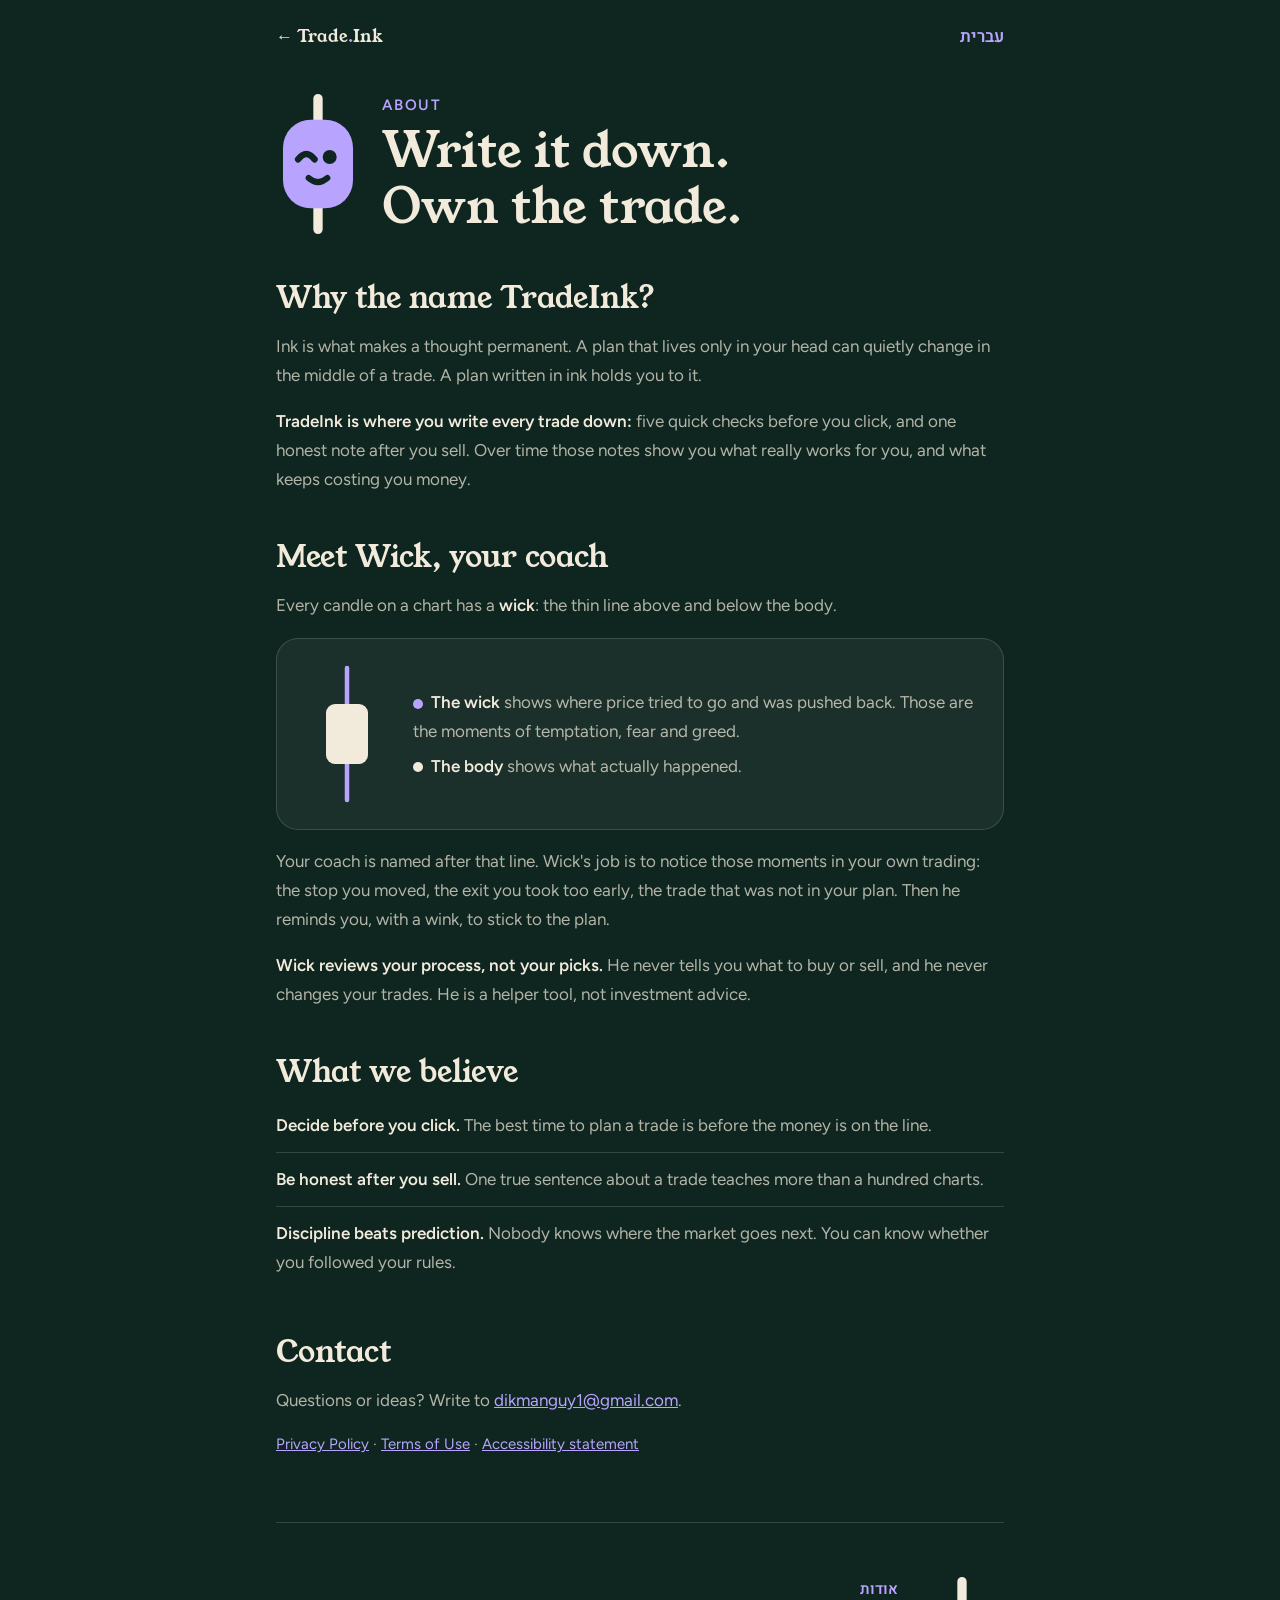
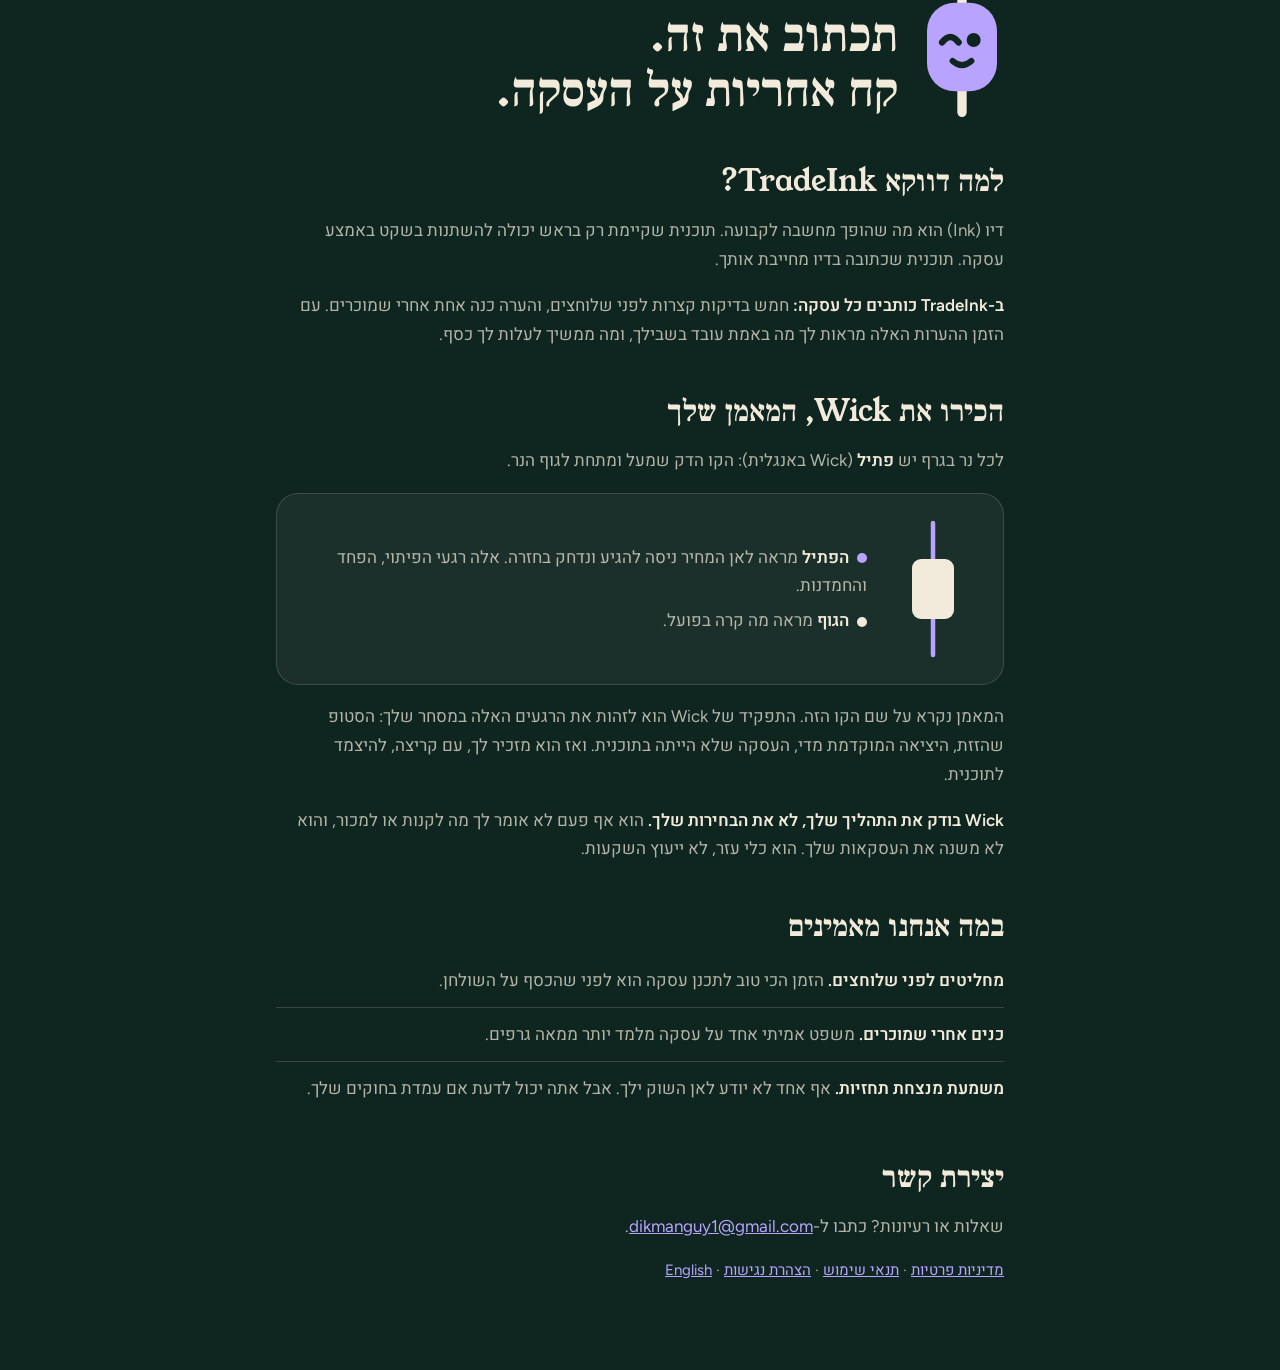
==== about.html @ 5497f2bf "About page (EN+HE, new design): why the name TradeInk, meet Wick (named after the candle wick), what" ====
<!doctype html>
<html lang="en">
  <head>
    <meta charset="utf-8">
    <meta name="viewport" content="width=device-width,initial-scale=1">
    <title>About - TradeInk</title>
    <link rel="icon" type="image/svg+xml" href="icons/wick.svg">
    <link rel="apple-touch-icon" href="icons/apple-touch-icon.png">
    <link rel="preconnect" href="https://fonts.googleapis.com">
    <link rel="preconnect" href="https://fonts.gstatic.com" crossorigin>
    <link href="https://fonts.googleapis.com/css2?family=Young+Serif&family=Figtree:wght@400;500;600;700&family=Frank+Ruhl+Libre:wght@700&family=Heebo:wght@400;500;700&display=swap" rel="stylesheet">
    <style>
      :root{color-scheme:dark;--bg:#0F2620;--fg:#F2EBDC;--mut:rgba(242,235,220,.72);--ln:rgba(242,235,220,.16);--lv:#B8A4FF;--card:rgba(242,235,220,.05)}
      *{box-sizing:border-box}
      body{margin:0;background:var(--bg);color:var(--fg);font:17px/1.7 Figtree,Heebo,system-ui,-apple-system,"Segoe UI",sans-serif}
      main{max-width:760px;margin:0 auto;padding:22px 16px 72px}
      a{color:var(--lv)}
      .top{display:flex;justify-content:space-between;align-items:center;gap:12px;font-weight:600}
      .top a{text-decoration:none}
      .wm{font-family:"Young Serif","Frank Ruhl Libre",Georgia,serif;font-weight:400;color:var(--fg)}
      .wm b{color:var(--lv);font-weight:400}
      .hero{display:flex;align-items:center;gap:22px;margin:42px 0 8px}
      .hero svg{flex:none}
      h1,h2{font-family:"Young Serif","Frank Ruhl Libre",Georgia,serif;font-weight:400;line-height:1.15;margin:0}
      h1{font-size:clamp(34px,7vw,48px)}
      .tag{color:var(--lv);font-size:15px;letter-spacing:.12em;text-transform:uppercase;font-weight:600;margin:0 0 6px}
      h2{font-size:clamp(25px,5vw,30px);margin:46px 0 10px}
      p,li{color:var(--mut)}
      p strong,li strong{color:var(--fg);font-weight:600}
      .card{background:var(--card);border:1px solid var(--ln);border-radius:22px;padding:20px 22px;margin-top:18px}
      .candle{display:flex;align-items:center;gap:18px;flex-wrap:wrap}
      .candle svg{flex:none}
      .candle ul{list-style:none;padding:0;margin:0;flex:1;min-width:220px}
      .candle li{margin:6px 0}
      .dot{display:inline-block;width:10px;height:10px;border-radius:5px;margin-inline-end:8px;vertical-align:middle}
      .bel{list-style:none;padding:0;margin:0}
      .bel li{padding:12px 0;border-bottom:1px solid var(--ln)}
      .bel li:last-child{border-bottom:0}
      .lang{border-top:1px solid var(--ln);margin-top:64px;padding-top:12px}
      [lang="he"] h1,[lang="he"] h2{font-weight:700;font-synthesis:none}
      [lang="he"] .tag{letter-spacing:0}
      .sm{font-size:15px}
      @media (max-width:520px){.hero{gap:16px}.hero svg{width:64px;height:107px}.candle{flex-wrap:nowrap;gap:12px}.candle svg{width:52px;height:82px}.candle ul{min-width:0}}
    </style>
  </head>
  <body>
    <main>
      <div class="top"><a href="./" class="wm">&larr; Trade<b>.</b>Ink</a><a href="#he" lang="he" dir="rtl">עברית</a></div>

      <section lang="en" dir="ltr" id="en">
        <div class="hero">
          <svg width="84" height="140" viewBox="14 2 36 60" role="img" aria-label="Wick, the TradeInk coach"><path d="M32 4v10M32 50v10" stroke="#F2EBDC" stroke-width="4" stroke-linecap="round"/><rect x="17" y="13" width="30" height="38" rx="12" fill="#B8A4FF"/><path d="M23.5 30q3.5-4.5 7 0" stroke="#0F2620" stroke-width="2.8" stroke-linecap="round" fill="none"/><circle cx="37" cy="29" r="3" fill="#0F2620"/><path d="M28 38q4 3.5 8 0" stroke="#0F2620" stroke-width="2.6" stroke-linecap="round" fill="none"/></svg>
          <div><p class="tag">About</p><h1>Write it down.<br>Own the trade.</h1></div>
        </div>

        <h2>Why the name TradeInk?</h2>
        <p>Ink is what makes a thought permanent. A plan that lives only in your head can quietly change in the middle of a trade. A plan written in ink holds you to it.</p>
        <p><strong>TradeInk is where you write every trade down:</strong> five quick checks before you click, and one honest note after you sell. Over time those notes show you what really works for you, and what keeps costing you money.</p>

        <h2>Meet Wick, your coach</h2>
        <p>Every candle on a chart has a <strong>wick</strong>: the thin line above and below the body.</p>
        <div class="card candle">
          <svg width="96" height="150" viewBox="0 0 64 100" role="img" aria-label="A candle: the wick is the thin line, the body is the block"><path d="M32 6v88" stroke="#B8A4FF" stroke-width="3" stroke-linecap="round"/><rect x="18" y="30" width="28" height="40" rx="6" fill="#F2EBDC"/></svg>
          <ul>
            <li><span class="dot" style="background:#B8A4FF"></span><strong>The wick</strong> shows where price tried to go and was pushed back. Those are the moments of temptation, fear and greed.</li>
            <li><span class="dot" style="background:#F2EBDC"></span><strong>The body</strong> shows what actually happened.</li>
          </ul>
        </div>
        <p>Your coach is named after that line. Wick's job is to notice those moments in your own trading: the stop you moved, the exit you took too early, the trade that was not in your plan. Then he reminds you, with a wink, to stick to the plan.</p>
        <p><strong>Wick reviews your process, not your picks.</strong> He never tells you what to buy or sell, and he never changes your trades. He is a helper tool, not investment advice.</p>

        <h2>What we believe</h2>
        <ul class="bel">
          <li><strong>Decide before you click.</strong> The best time to plan a trade is before the money is on the line.</li>
          <li><strong>Be honest after you sell.</strong> One true sentence about a trade teaches more than a hundred charts.</li>
          <li><strong>Discipline beats prediction.</strong> Nobody knows where the market goes next. You can know whether you followed your rules.</li>
        </ul>

        <h2>Contact</h2>
        <p>Questions or ideas? Write to <a href="mailto:dikmanguy1@gmail.com">dikmanguy1@gmail.com</a>.</p>
        <p class="sm"><a href="privacy.html">Privacy Policy</a> · <a href="terms.html">Terms of Use</a> · <a href="accessibility.html">Accessibility statement</a></p>
      </section>

      <section lang="he" dir="rtl" id="he" class="lang">
        <div class="hero">
          <svg width="84" height="140" viewBox="14 2 36 60" role="img" aria-label="Wick, המאמן של TradeInk"><path d="M32 4v10M32 50v10" stroke="#F2EBDC" stroke-width="4" stroke-linecap="round"/><rect x="17" y="13" width="30" height="38" rx="12" fill="#B8A4FF"/><path d="M23.5 30q3.5-4.5 7 0" stroke="#0F2620" stroke-width="2.8" stroke-linecap="round" fill="none"/><circle cx="37" cy="29" r="3" fill="#0F2620"/><path d="M28 38q4 3.5 8 0" stroke="#0F2620" stroke-width="2.6" stroke-linecap="round" fill="none"/></svg>
          <div><p class="tag">אודות</p><h1>תכתוב את זה.<br>קח אחריות על העסקה.</h1></div>
        </div>

        <h2>למה דווקא TradeInk?</h2>
        <p>דיו (Ink) הוא מה שהופך מחשבה לקבועה. תוכנית שקיימת רק בראש יכולה להשתנות בשקט באמצע עסקה. תוכנית שכתובה בדיו מחייבת אותך.</p>
        <p><strong>ב-TradeInk כותבים כל עסקה:</strong> חמש בדיקות קצרות לפני שלוחצים, והערה כנה אחת אחרי שמוכרים. עם הזמן ההערות האלה מראות לך מה באמת עובד בשבילך, ומה ממשיך לעלות לך כסף.</p>

        <h2>הכירו את Wick, המאמן שלך</h2>
        <p>לכל נר בגרף יש <strong>פתיל</strong> (Wick באנגלית): הקו הדק שמעל ומתחת לגוף הנר.</p>
        <div class="card candle">
          <svg width="96" height="150" viewBox="0 0 64 100" role="img" aria-label="נר: הפתיל הוא הקו הדק, הגוף הוא המלבן"><path d="M32 6v88" stroke="#B8A4FF" stroke-width="3" stroke-linecap="round"/><rect x="18" y="30" width="28" height="40" rx="6" fill="#F2EBDC"/></svg>
          <ul>
            <li><span class="dot" style="background:#B8A4FF"></span><strong>הפתיל</strong> מראה לאן המחיר ניסה להגיע ונדחק בחזרה. אלה רגעי הפיתוי, הפחד והחמדנות.</li>
            <li><span class="dot" style="background:#F2EBDC"></span><strong>הגוף</strong> מראה מה קרה בפועל.</li>
          </ul>
        </div>
        <p>המאמן נקרא על שם הקו הזה. התפקיד של Wick הוא לזהות את הרגעים האלה במסחר שלך: הסטופ שהזזת, היציאה המוקדמת מדי, העסקה שלא הייתה בתוכנית. ואז הוא מזכיר לך, עם קריצה, להיצמד לתוכנית.</p>
        <p><strong>Wick בודק את התהליך שלך, לא את הבחירות שלך.</strong> הוא אף פעם לא אומר לך מה לקנות או למכור, והוא לא משנה את העסקאות שלך. הוא כלי עזר, לא ייעוץ השקעות.</p>

        <h2>במה אנחנו מאמינים</h2>
        <ul class="bel">
          <li><strong>מחליטים לפני שלוחצים.</strong> הזמן הכי טוב לתכנן עסקה הוא לפני שהכסף על השולחן.</li>
          <li><strong>כנים אחרי שמוכרים.</strong> משפט אמיתי אחד על עסקה מלמד יותר ממאה גרפים.</li>
          <li><strong>משמעת מנצחת תחזיות.</strong> אף אחד לא יודע לאן השוק ילך. אבל אתה יכול לדעת אם עמדת בחוקים שלך.</li>
        </ul>

        <h2>יצירת קשר</h2>
        <p>שאלות או רעיונות? כתבו ל-<a href="mailto:dikmanguy1@gmail.com">dikmanguy1@gmail.com</a>.</p>
        <p class="sm"><a href="privacy.html">מדיניות פרטיות</a> · <a href="terms.html">תנאי שימוש</a> · <a href="accessibility.html">הצהרת נגישות</a> · <a href="#en" lang="en" dir="ltr">English</a></p>
      </section>
    </main>
  </body>
</html>
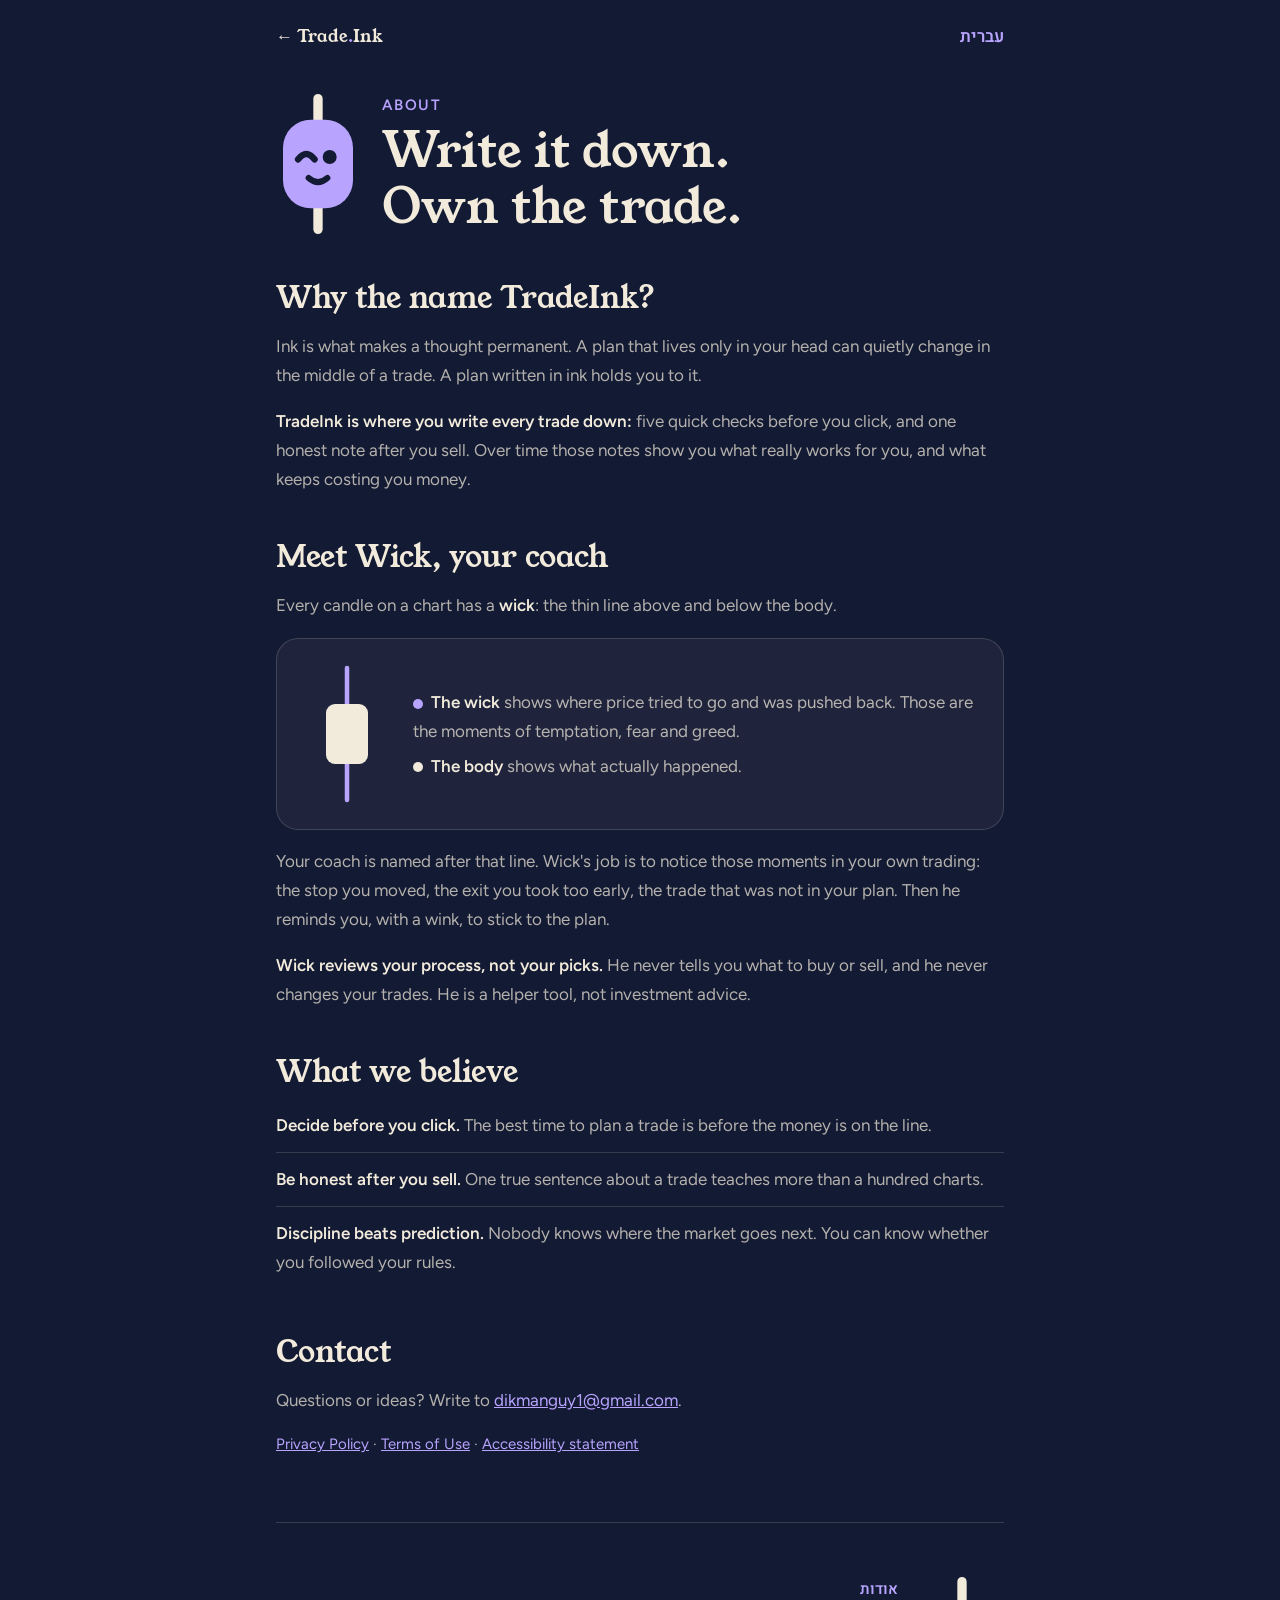
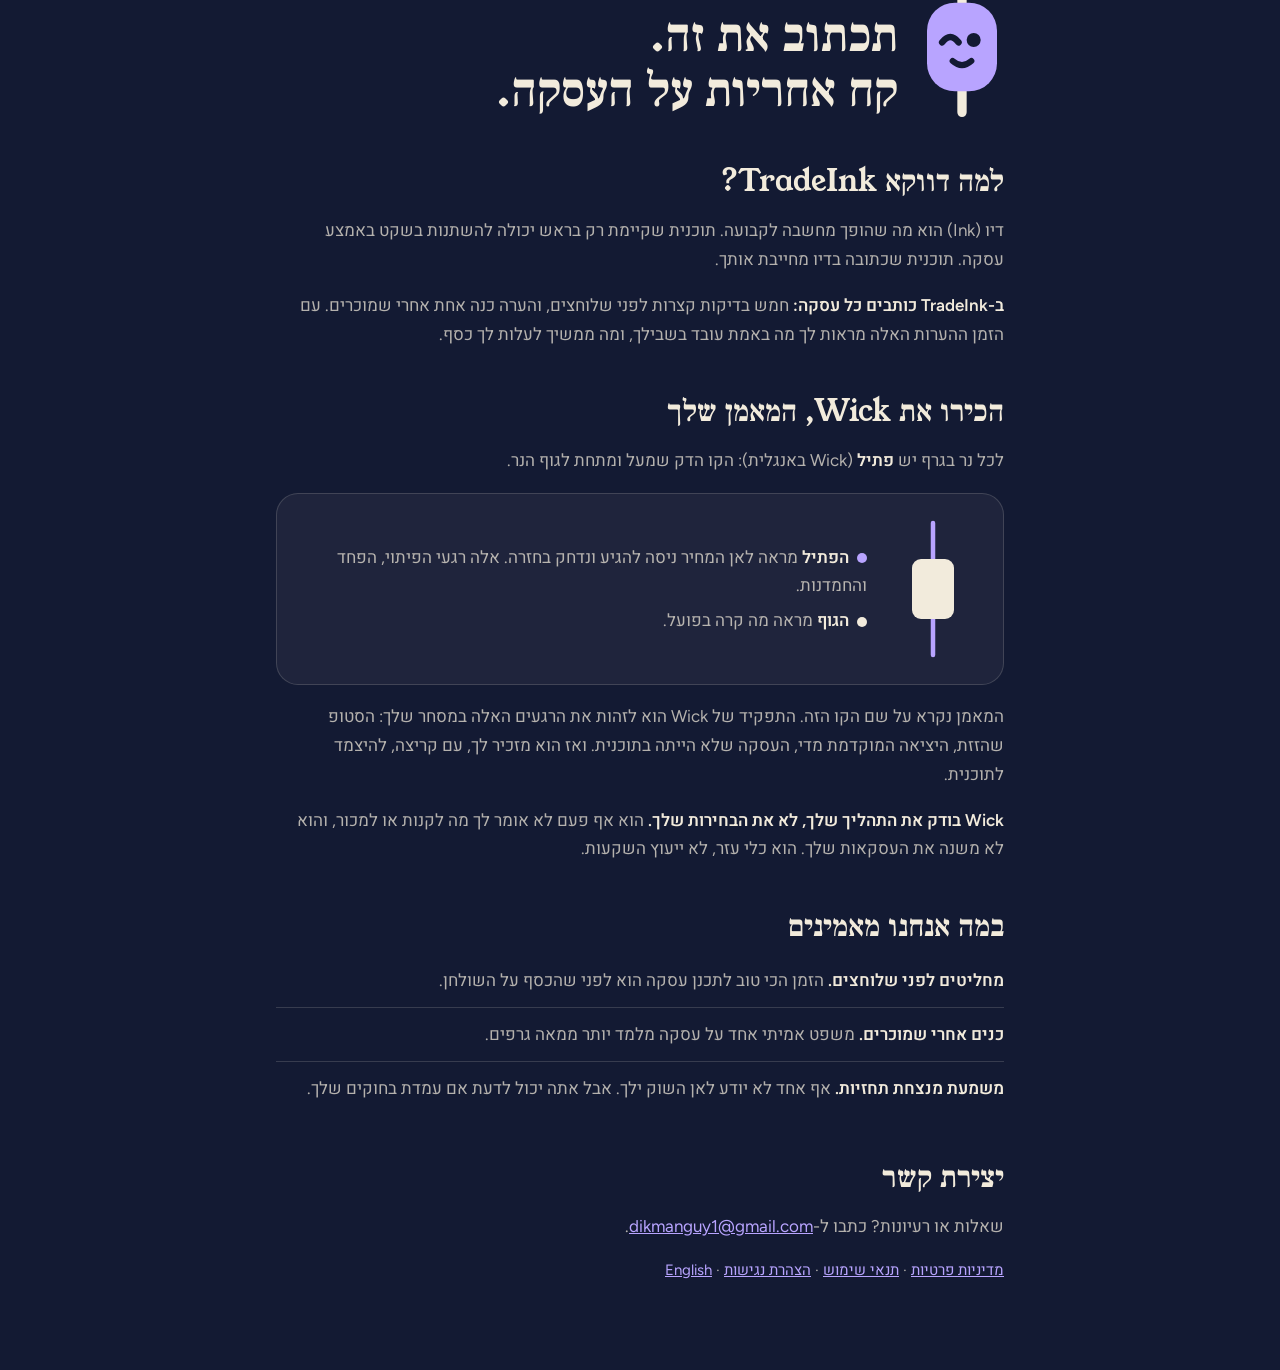
==== commit 66e56594: "Ink blue is the main dark theme (site, landing hero, About page, favicon, iPhone icon); Forest green" ====
--- a/about.html
+++ b/about.html
@@ -10,7 +10,7 @@
     <link rel="preconnect" href="https://fonts.gstatic.com" crossorigin>
     <link href="https://fonts.googleapis.com/css2?family=Young+Serif&family=Figtree:wght@400;500;600;700&family=Frank+Ruhl+Libre:wght@700&family=Heebo:wght@400;500;700&display=swap" rel="stylesheet">
     <style>
-      :root{color-scheme:dark;--bg:#0F2620;--fg:#F2EBDC;--mut:rgba(242,235,220,.72);--ln:rgba(242,235,220,.16);--lv:#B8A4FF;--card:rgba(242,235,220,.05)}
+      :root{color-scheme:dark;--bg:#131A33;--fg:#F2EBDC;--mut:rgba(242,235,220,.72);--ln:rgba(242,235,220,.16);--lv:#B8A4FF;--card:rgba(242,235,220,.05)}
       *{box-sizing:border-box}
       body{margin:0;background:var(--bg);color:var(--fg);font:17px/1.7 Figtree,Heebo,system-ui,-apple-system,"Segoe UI",sans-serif}
       main{max-width:760px;margin:0 auto;padding:22px 16px 72px}
@@ -49,7 +49,7 @@
 
       <section lang="en" dir="ltr" id="en">
         <div class="hero">
-          <svg width="84" height="140" viewBox="14 2 36 60" role="img" aria-label="Wick, the TradeInk coach"><path d="M32 4v10M32 50v10" stroke="#F2EBDC" stroke-width="4" stroke-linecap="round"/><rect x="17" y="13" width="30" height="38" rx="12" fill="#B8A4FF"/><path d="M23.5 30q3.5-4.5 7 0" stroke="#0F2620" stroke-width="2.8" stroke-linecap="round" fill="none"/><circle cx="37" cy="29" r="3" fill="#0F2620"/><path d="M28 38q4 3.5 8 0" stroke="#0F2620" stroke-width="2.6" stroke-linecap="round" fill="none"/></svg>
+          <svg width="84" height="140" viewBox="14 2 36 60" role="img" aria-label="Wick, the TradeInk coach"><path d="M32 4v10M32 50v10" stroke="#F2EBDC" stroke-width="4" stroke-linecap="round"/><rect x="17" y="13" width="30" height="38" rx="12" fill="#B8A4FF"/><path d="M23.5 30q3.5-4.5 7 0" stroke="#131A33" stroke-width="2.8" stroke-linecap="round" fill="none"/><circle cx="37" cy="29" r="3" fill="#131A33"/><path d="M28 38q4 3.5 8 0" stroke="#131A33" stroke-width="2.6" stroke-linecap="round" fill="none"/></svg>
           <div><p class="tag">About</p><h1>Write it down.<br>Own the trade.</h1></div>
         </div>
 
@@ -83,7 +83,7 @@
 
       <section lang="he" dir="rtl" id="he" class="lang">
         <div class="hero">
-          <svg width="84" height="140" viewBox="14 2 36 60" role="img" aria-label="Wick, המאמן של TradeInk"><path d="M32 4v10M32 50v10" stroke="#F2EBDC" stroke-width="4" stroke-linecap="round"/><rect x="17" y="13" width="30" height="38" rx="12" fill="#B8A4FF"/><path d="M23.5 30q3.5-4.5 7 0" stroke="#0F2620" stroke-width="2.8" stroke-linecap="round" fill="none"/><circle cx="37" cy="29" r="3" fill="#0F2620"/><path d="M28 38q4 3.5 8 0" stroke="#0F2620" stroke-width="2.6" stroke-linecap="round" fill="none"/></svg>
+          <svg width="84" height="140" viewBox="14 2 36 60" role="img" aria-label="Wick, המאמן של TradeInk"><path d="M32 4v10M32 50v10" stroke="#F2EBDC" stroke-width="4" stroke-linecap="round"/><rect x="17" y="13" width="30" height="38" rx="12" fill="#B8A4FF"/><path d="M23.5 30q3.5-4.5 7 0" stroke="#131A33" stroke-width="2.8" stroke-linecap="round" fill="none"/><circle cx="37" cy="29" r="3" fill="#131A33"/><path d="M28 38q4 3.5 8 0" stroke="#131A33" stroke-width="2.6" stroke-linecap="round" fill="none"/></svg>
           <div><p class="tag">אודות</p><h1>תכתוב את זה.<br>קח אחריות על העסקה.</h1></div>
         </div>
 
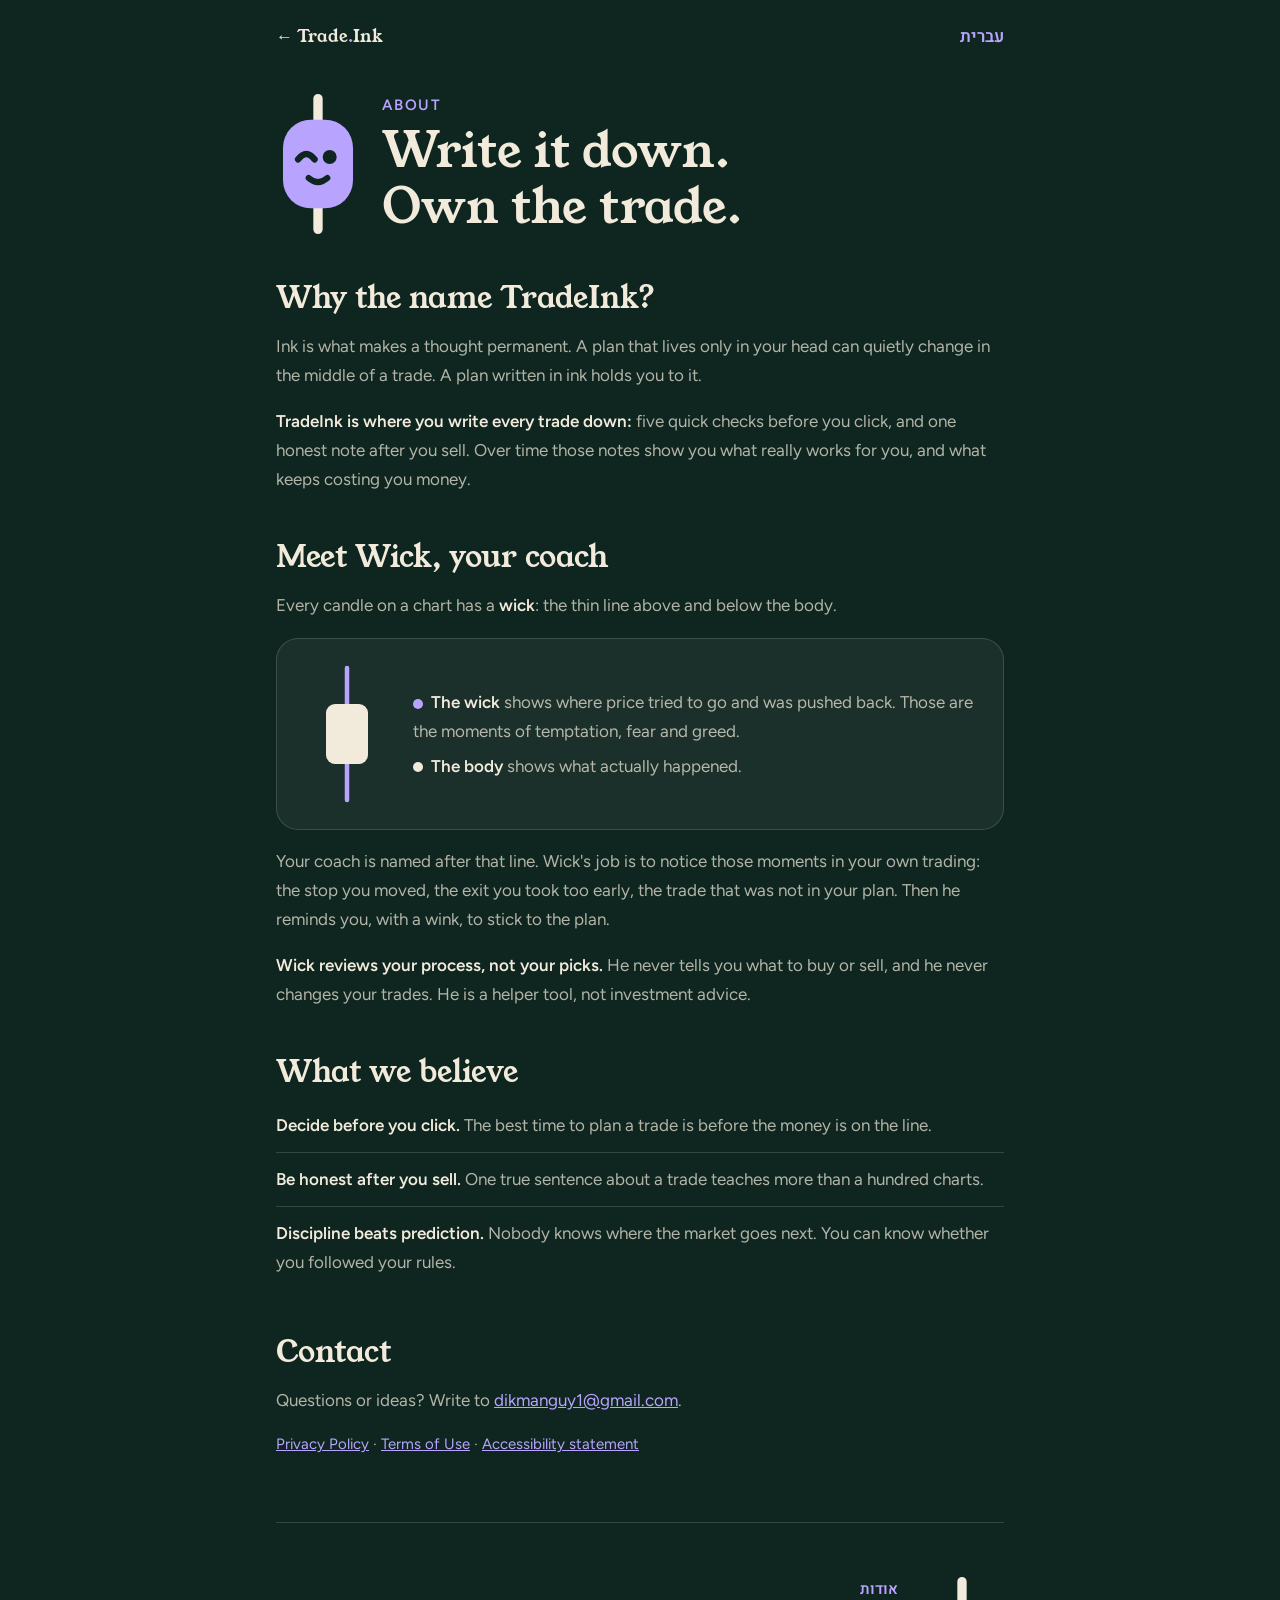
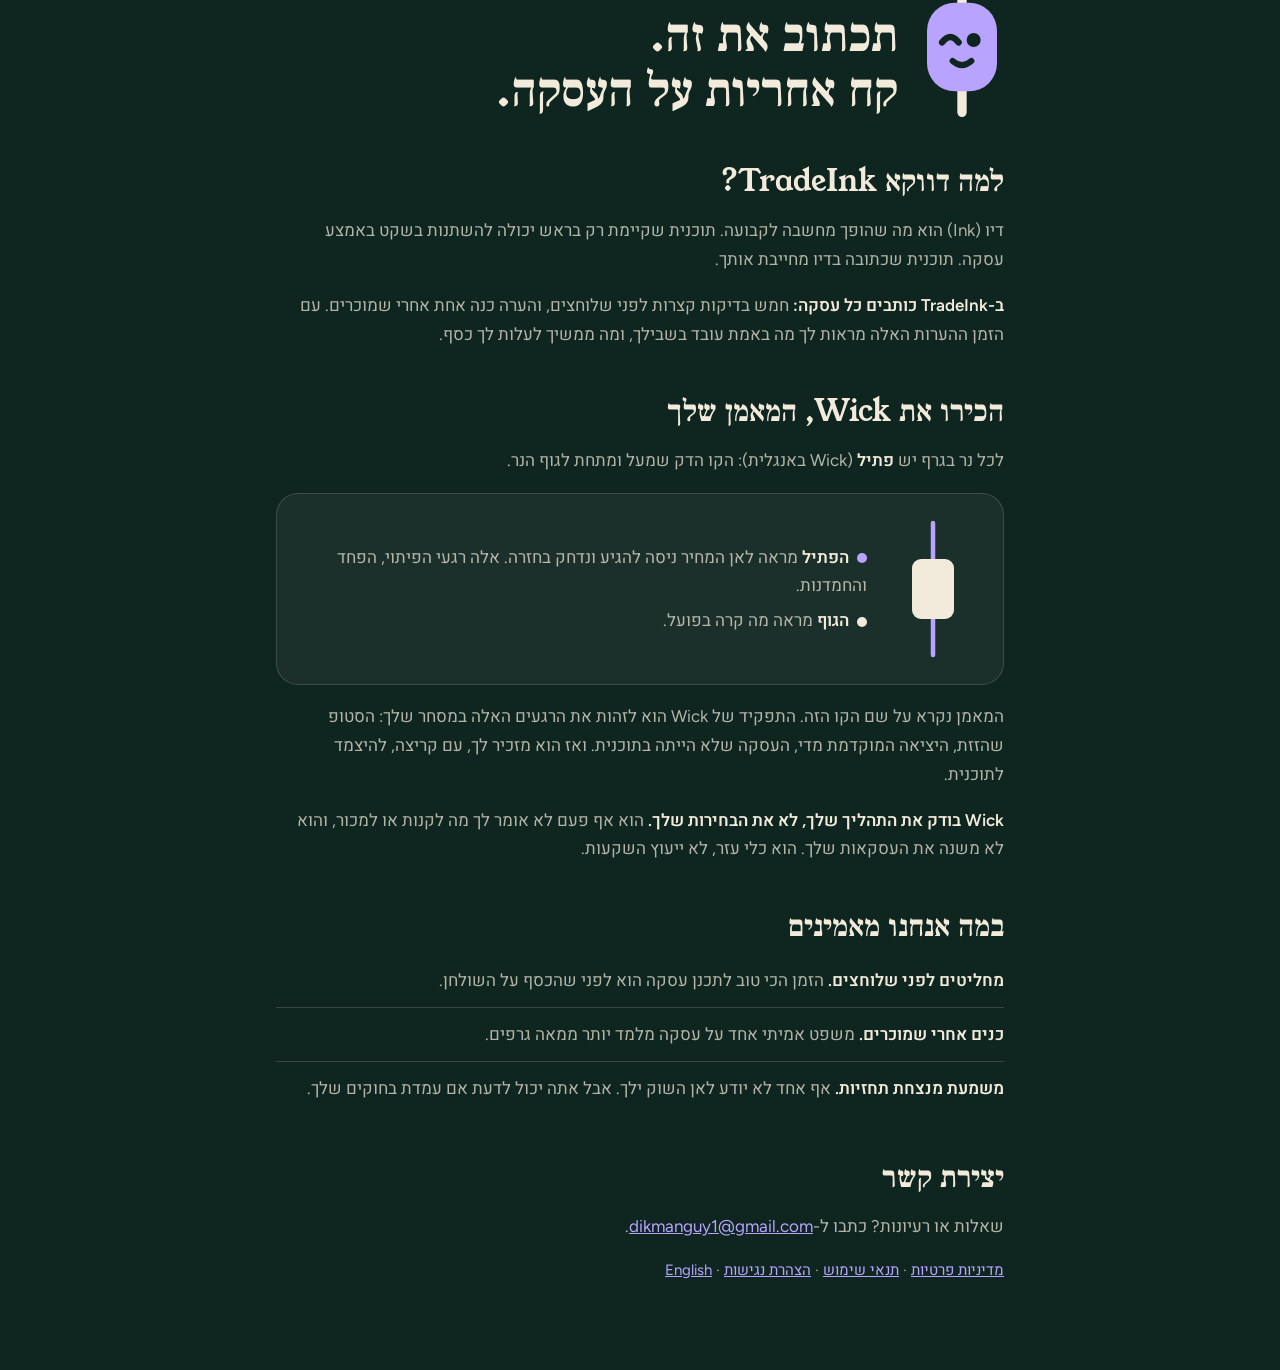
==== commit b6725099: "Revert "Ink blue is the main dark theme (site, landing hero, About page, favicon, iPhone icon); Fore" ====
--- a/about.html
+++ b/about.html
@@ -10,7 +10,7 @@
     <link rel="preconnect" href="https://fonts.gstatic.com" crossorigin>
     <link href="https://fonts.googleapis.com/css2?family=Young+Serif&family=Figtree:wght@400;500;600;700&family=Frank+Ruhl+Libre:wght@700&family=Heebo:wght@400;500;700&display=swap" rel="stylesheet">
     <style>
-      :root{color-scheme:dark;--bg:#131A33;--fg:#F2EBDC;--mut:rgba(242,235,220,.72);--ln:rgba(242,235,220,.16);--lv:#B8A4FF;--card:rgba(242,235,220,.05)}
+      :root{color-scheme:dark;--bg:#0F2620;--fg:#F2EBDC;--mut:rgba(242,235,220,.72);--ln:rgba(242,235,220,.16);--lv:#B8A4FF;--card:rgba(242,235,220,.05)}
       *{box-sizing:border-box}
       body{margin:0;background:var(--bg);color:var(--fg);font:17px/1.7 Figtree,Heebo,system-ui,-apple-system,"Segoe UI",sans-serif}
       main{max-width:760px;margin:0 auto;padding:22px 16px 72px}
@@ -49,7 +49,7 @@
 
       <section lang="en" dir="ltr" id="en">
         <div class="hero">
-          <svg width="84" height="140" viewBox="14 2 36 60" role="img" aria-label="Wick, the TradeInk coach"><path d="M32 4v10M32 50v10" stroke="#F2EBDC" stroke-width="4" stroke-linecap="round"/><rect x="17" y="13" width="30" height="38" rx="12" fill="#B8A4FF"/><path d="M23.5 30q3.5-4.5 7 0" stroke="#131A33" stroke-width="2.8" stroke-linecap="round" fill="none"/><circle cx="37" cy="29" r="3" fill="#131A33"/><path d="M28 38q4 3.5 8 0" stroke="#131A33" stroke-width="2.6" stroke-linecap="round" fill="none"/></svg>
+          <svg width="84" height="140" viewBox="14 2 36 60" role="img" aria-label="Wick, the TradeInk coach"><path d="M32 4v10M32 50v10" stroke="#F2EBDC" stroke-width="4" stroke-linecap="round"/><rect x="17" y="13" width="30" height="38" rx="12" fill="#B8A4FF"/><path d="M23.5 30q3.5-4.5 7 0" stroke="#0F2620" stroke-width="2.8" stroke-linecap="round" fill="none"/><circle cx="37" cy="29" r="3" fill="#0F2620"/><path d="M28 38q4 3.5 8 0" stroke="#0F2620" stroke-width="2.6" stroke-linecap="round" fill="none"/></svg>
           <div><p class="tag">About</p><h1>Write it down.<br>Own the trade.</h1></div>
         </div>
 
@@ -83,7 +83,7 @@
 
       <section lang="he" dir="rtl" id="he" class="lang">
         <div class="hero">
-          <svg width="84" height="140" viewBox="14 2 36 60" role="img" aria-label="Wick, המאמן של TradeInk"><path d="M32 4v10M32 50v10" stroke="#F2EBDC" stroke-width="4" stroke-linecap="round"/><rect x="17" y="13" width="30" height="38" rx="12" fill="#B8A4FF"/><path d="M23.5 30q3.5-4.5 7 0" stroke="#131A33" stroke-width="2.8" stroke-linecap="round" fill="none"/><circle cx="37" cy="29" r="3" fill="#131A33"/><path d="M28 38q4 3.5 8 0" stroke="#131A33" stroke-width="2.6" stroke-linecap="round" fill="none"/></svg>
+          <svg width="84" height="140" viewBox="14 2 36 60" role="img" aria-label="Wick, המאמן של TradeInk"><path d="M32 4v10M32 50v10" stroke="#F2EBDC" stroke-width="4" stroke-linecap="round"/><rect x="17" y="13" width="30" height="38" rx="12" fill="#B8A4FF"/><path d="M23.5 30q3.5-4.5 7 0" stroke="#0F2620" stroke-width="2.8" stroke-linecap="round" fill="none"/><circle cx="37" cy="29" r="3" fill="#0F2620"/><path d="M28 38q4 3.5 8 0" stroke="#0F2620" stroke-width="2.6" stroke-linecap="round" fill="none"/></svg>
           <div><p class="tag">אודות</p><h1>תכתוב את זה.<br>קח אחריות על העסקה.</h1></div>
         </div>
 
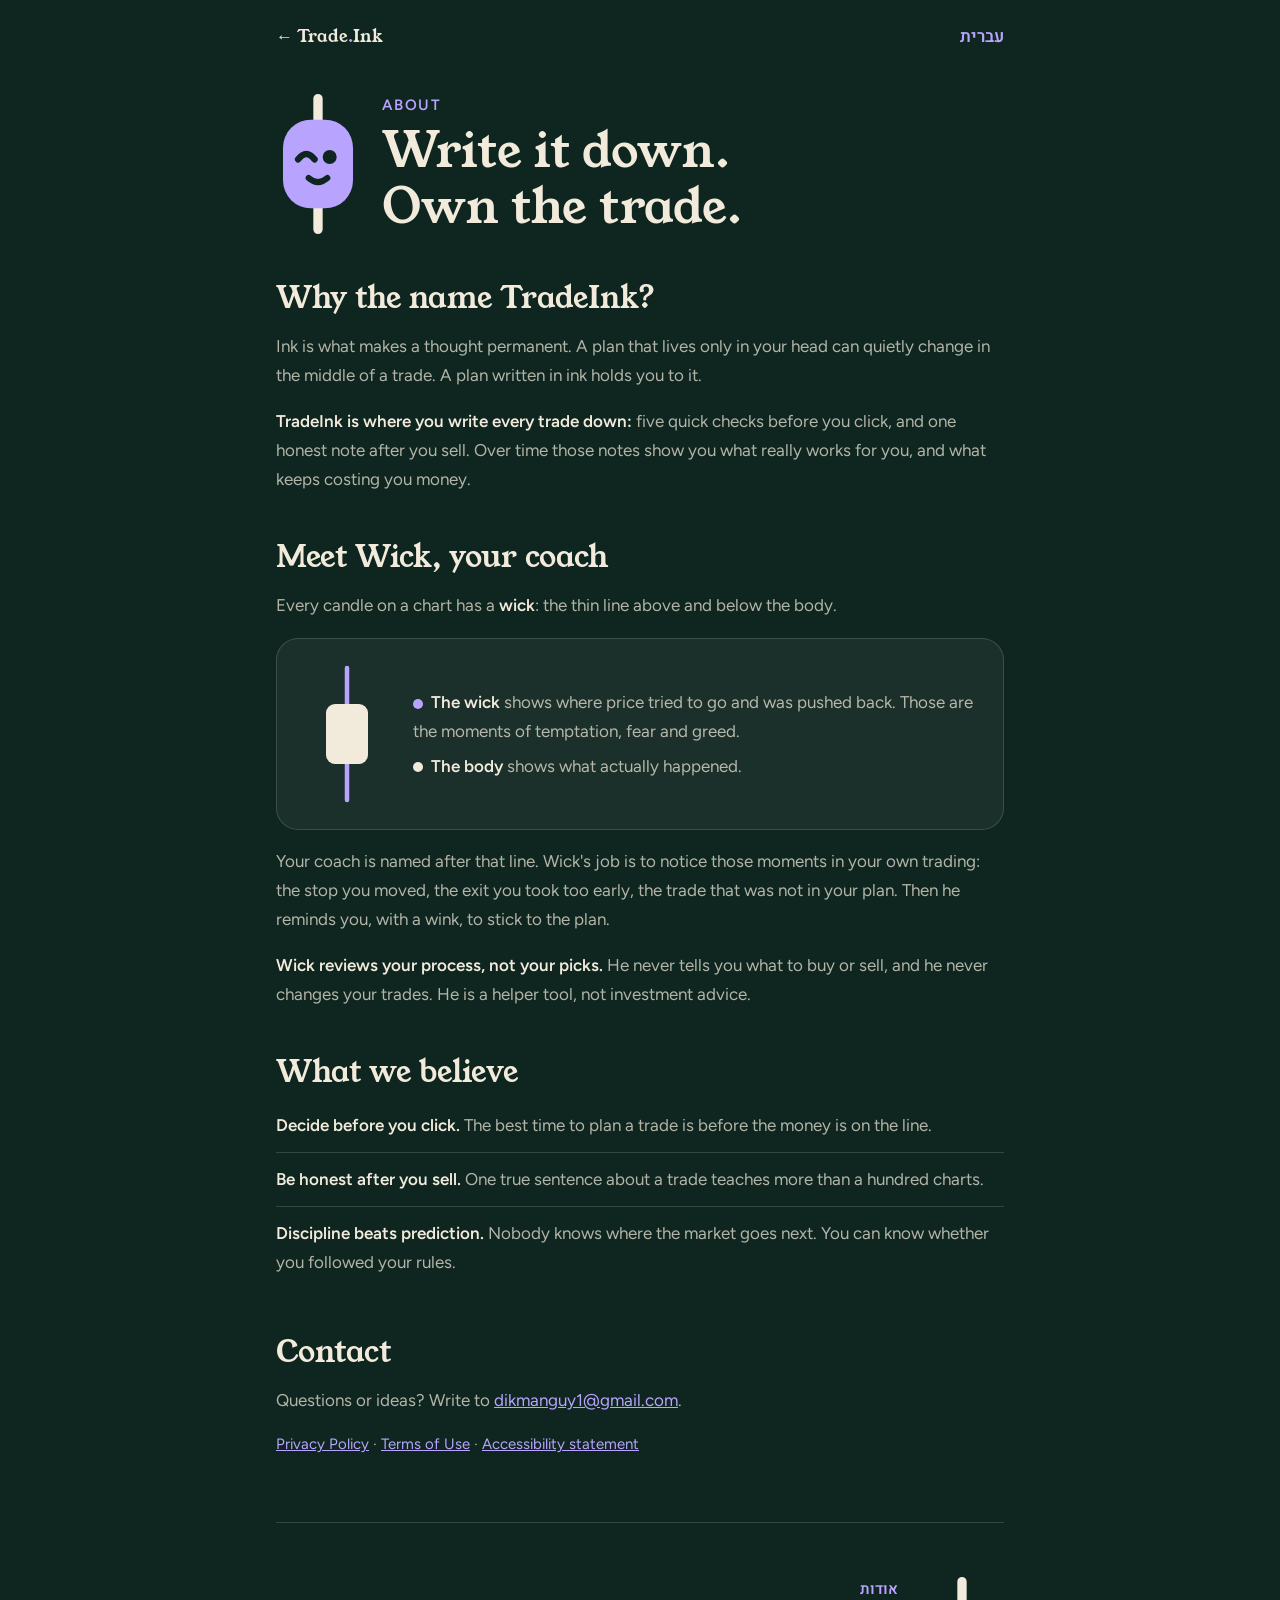
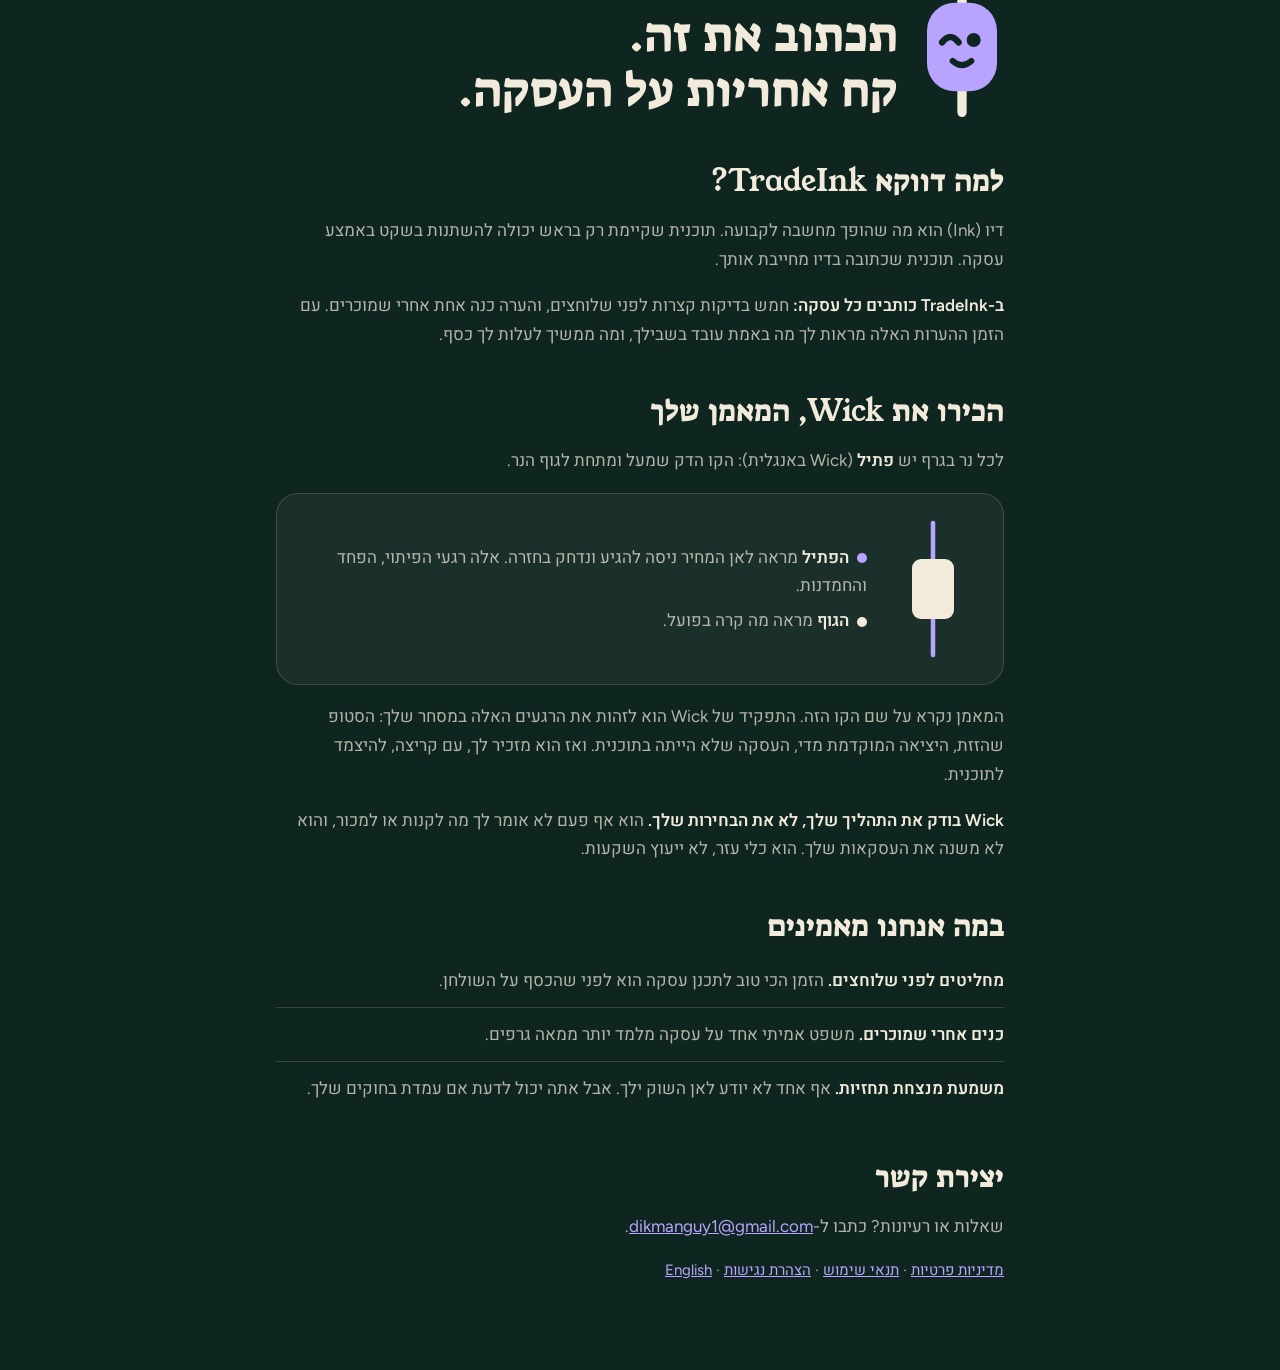
==== commit 954b2945: "New design follow-ups: phone Trade journal keeps separate cards (white on green) like before; Hebrew" ====
--- a/about.html
+++ b/about.html
@@ -4,11 +4,22 @@
     <meta charset="utf-8">
     <meta name="viewport" content="width=device-width,initial-scale=1">
     <title>About - TradeInk</title>
+    <meta name="description" content="Why the name TradeInk, and meet Wick, the coach named after the wick of a candle.">
+    <meta property="og:type" content="website">
+    <meta property="og:site_name" content="TradeInk">
+    <meta property="og:title" content="About TradeInk and Wick">
+    <meta property="og:description" content="Why the name TradeInk, and meet Wick, the coach named after the wick of a candle.">
+    <meta property="og:url" content="https://dikmanguy1-svg.github.io/trading-journal/about.html">
+    <meta property="og:image" content="https://dikmanguy1-svg.github.io/trading-journal/icons/share.jpg">
+    <meta property="og:image:width" content="1200">
+    <meta property="og:image:height" content="630">
+    <meta property="og:image:alt" content="TradeInk logo: Wick the coach peeking over the name">
+    <meta name="twitter:card" content="summary_large_image">
     <link rel="icon" type="image/svg+xml" href="icons/wick.svg">
     <link rel="apple-touch-icon" href="icons/apple-touch-icon.png">
     <link rel="preconnect" href="https://fonts.googleapis.com">
     <link rel="preconnect" href="https://fonts.gstatic.com" crossorigin>
-    <link href="https://fonts.googleapis.com/css2?family=Young+Serif&family=Figtree:wght@400;500;600;700&family=Frank+Ruhl+Libre:wght@700&family=Heebo:wght@400;500;700&display=swap" rel="stylesheet">
+    <link href="https://fonts.googleapis.com/css2?family=Young+Serif&family=Figtree:wght@400;500;600;700&family=Suez+One&family=Heebo:wght@400;500;700&display=swap" rel="stylesheet">
     <style>
       :root{color-scheme:dark;--bg:#0F2620;--fg:#F2EBDC;--mut:rgba(242,235,220,.72);--ln:rgba(242,235,220,.16);--lv:#B8A4FF;--card:rgba(242,235,220,.05)}
       *{box-sizing:border-box}
@@ -17,11 +28,11 @@
       a{color:var(--lv)}
       .top{display:flex;justify-content:space-between;align-items:center;gap:12px;font-weight:600}
       .top a{text-decoration:none}
-      .wm{font-family:"Young Serif","Frank Ruhl Libre",Georgia,serif;font-weight:400;color:var(--fg)}
+      .wm{font-family:"Young Serif","Suez One",Georgia,serif;font-weight:400;color:var(--fg)}
       .wm b{color:var(--lv);font-weight:400}
       .hero{display:flex;align-items:center;gap:22px;margin:42px 0 8px}
       .hero svg{flex:none}
-      h1,h2{font-family:"Young Serif","Frank Ruhl Libre",Georgia,serif;font-weight:400;line-height:1.15;margin:0}
+      h1,h2{font-family:"Young Serif","Suez One",Georgia,serif;font-weight:400;line-height:1.15;margin:0}
       h1{font-size:clamp(34px,7vw,48px)}
       .tag{color:var(--lv);font-size:15px;letter-spacing:.12em;text-transform:uppercase;font-weight:600;margin:0 0 6px}
       h2{font-size:clamp(25px,5vw,30px);margin:46px 0 10px}
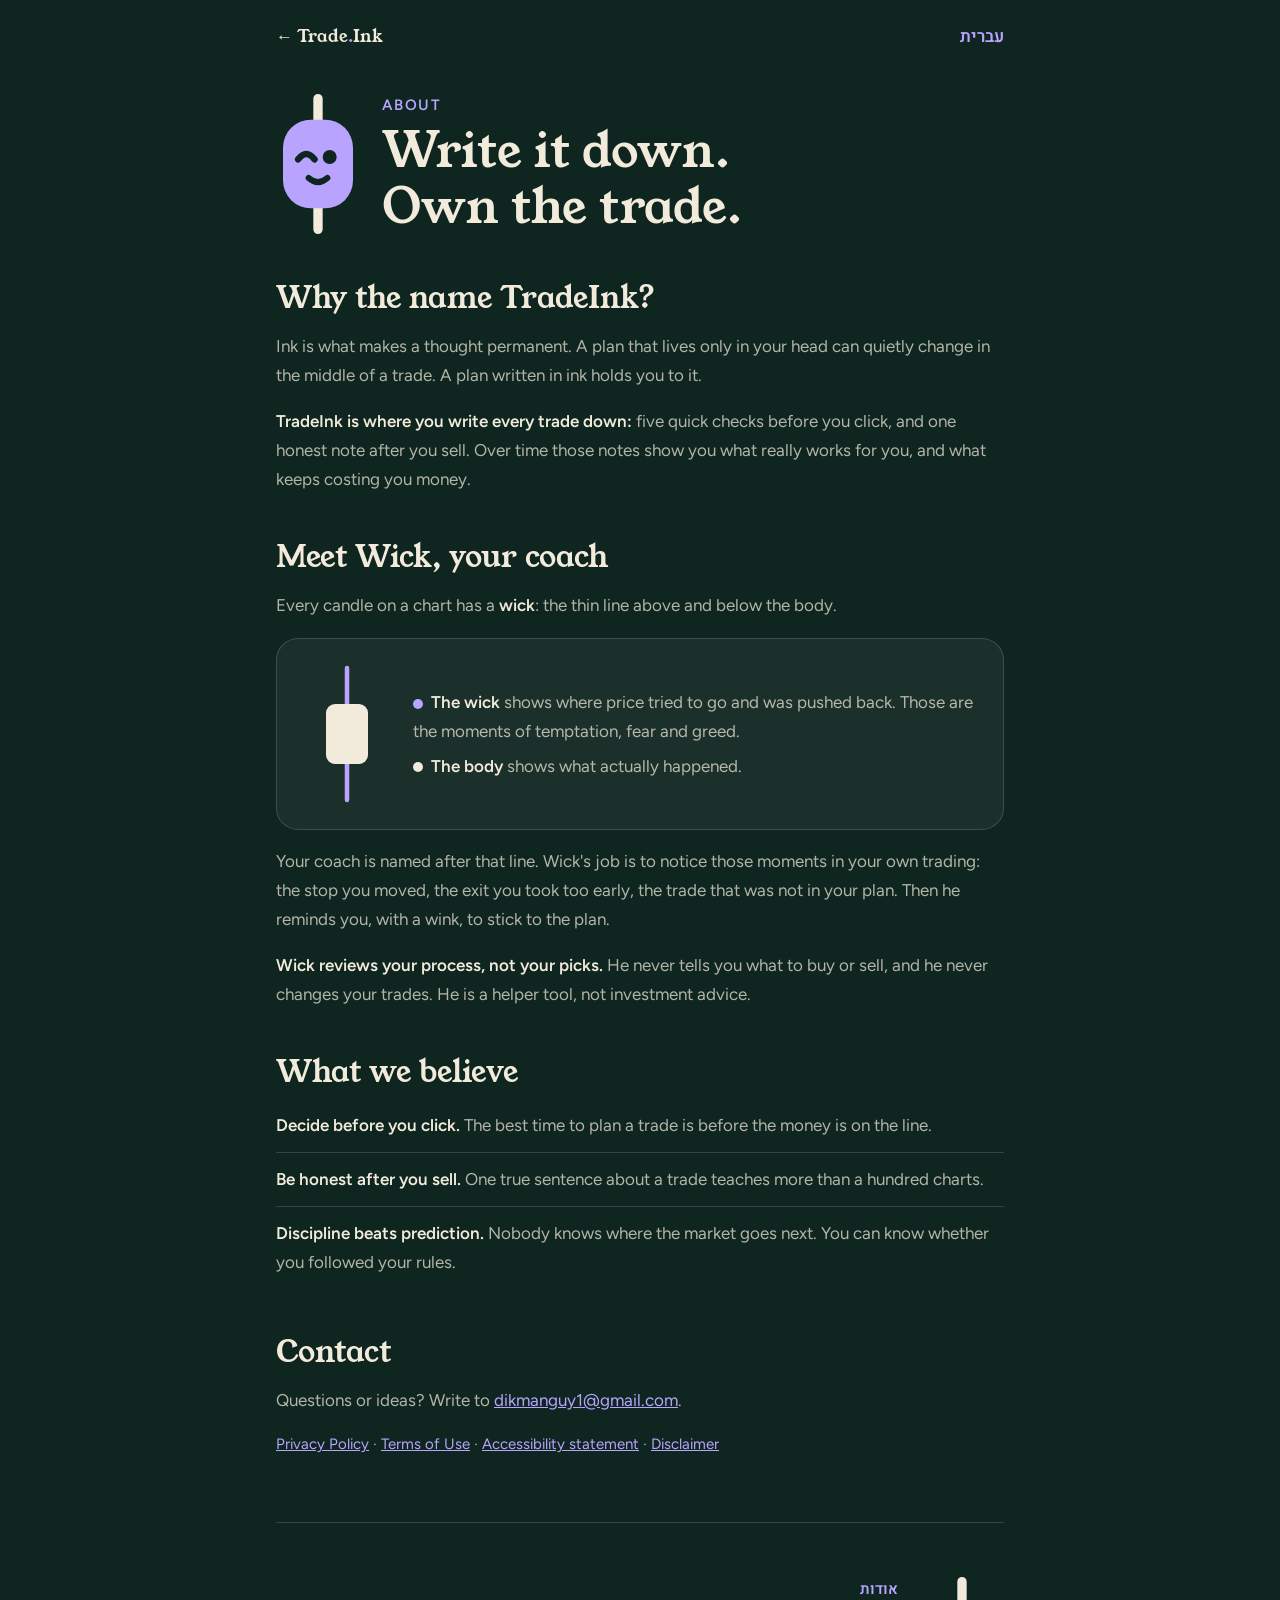
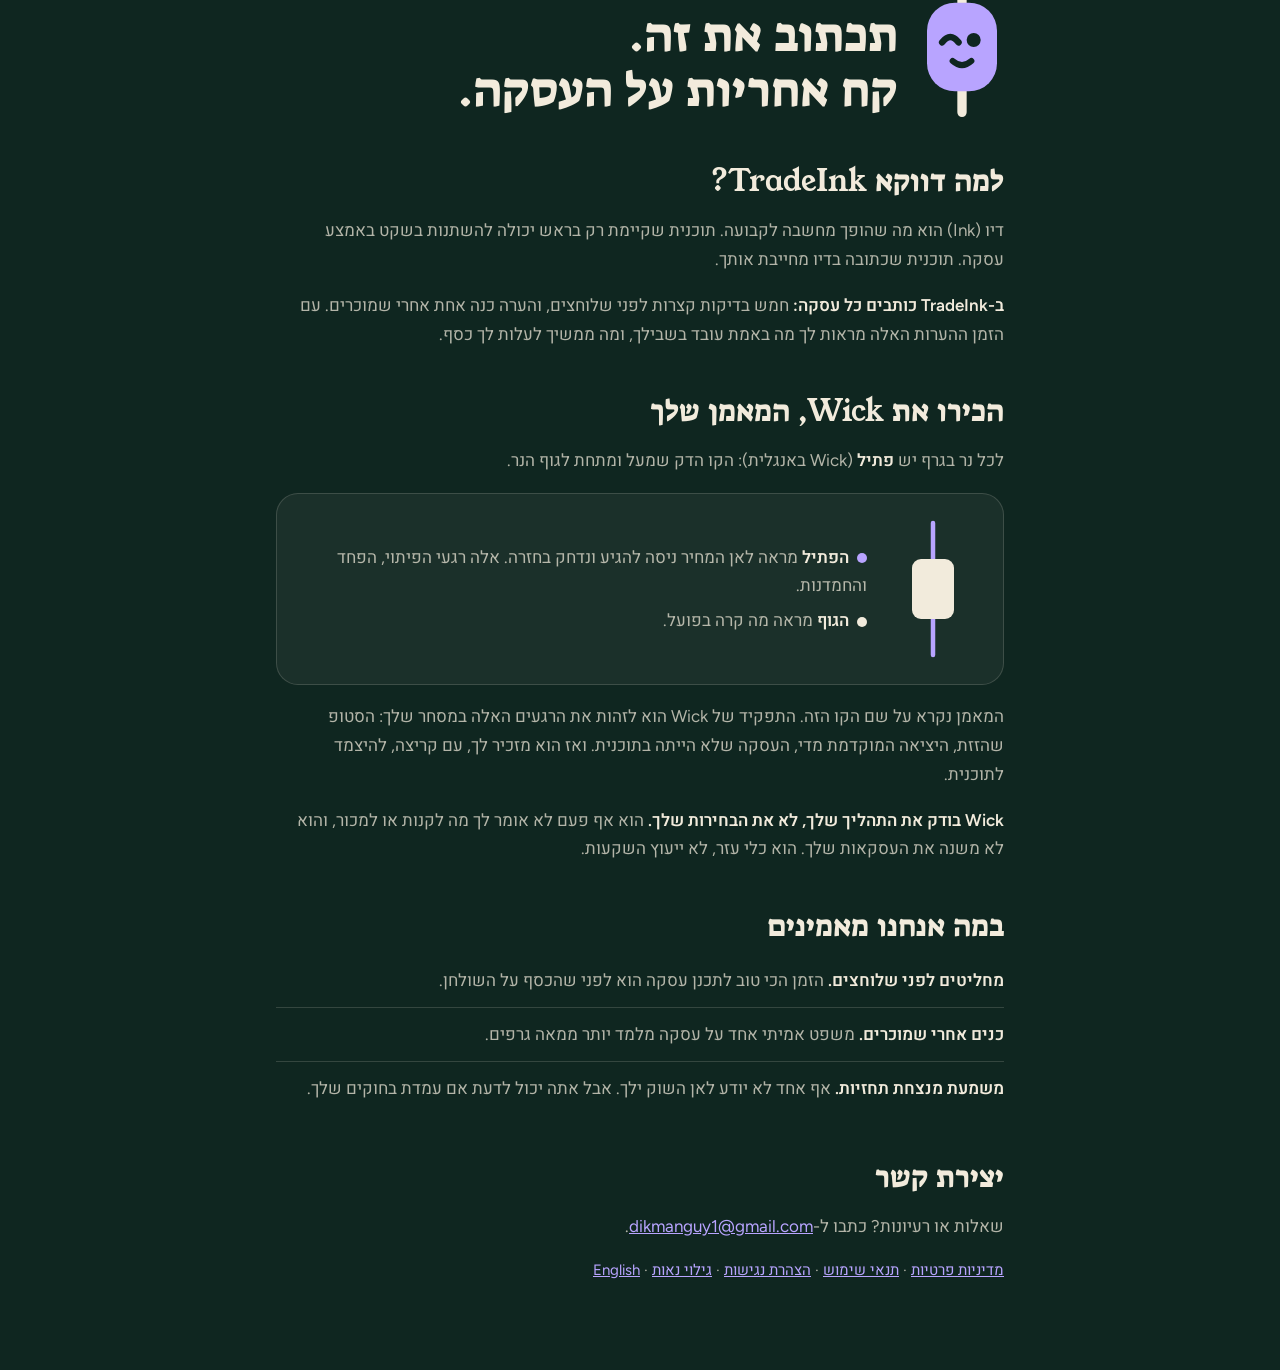
==== commit 5654c169: "Legal update (draft): privacy policy, terms and accessibility statement updated for Wick, plans, per" ====
--- a/about.html
+++ b/about.html
@@ -89,7 +89,7 @@
 
         <h2>Contact</h2>
         <p>Questions or ideas? Write to <a href="mailto:dikmanguy1@gmail.com">dikmanguy1@gmail.com</a>.</p>
-        <p class="sm"><a href="privacy.html">Privacy Policy</a> · <a href="terms.html">Terms of Use</a> · <a href="accessibility.html">Accessibility statement</a></p>
+        <p class="sm"><a href="privacy.html">Privacy Policy</a> · <a href="terms.html">Terms of Use</a> · <a href="accessibility.html">Accessibility statement</a> · <a href="disclaimer.html">Disclaimer</a></p>
       </section>
 
       <section lang="he" dir="rtl" id="he" class="lang">
@@ -123,7 +123,7 @@
 
         <h2>יצירת קשר</h2>
         <p>שאלות או רעיונות? כתבו ל-<a href="mailto:dikmanguy1@gmail.com">dikmanguy1@gmail.com</a>.</p>
-        <p class="sm"><a href="privacy.html">מדיניות פרטיות</a> · <a href="terms.html">תנאי שימוש</a> · <a href="accessibility.html">הצהרת נגישות</a> · <a href="#en" lang="en" dir="ltr">English</a></p>
+        <p class="sm"><a href="privacy.html">מדיניות פרטיות</a> · <a href="terms.html">תנאי שימוש</a> · <a href="accessibility.html">הצהרת נגישות</a> · <a href="disclaimer.html">גילוי נאות</a> · <a href="#en" lang="en" dir="ltr">English</a></p>
       </section>
     </main>
   </body>
